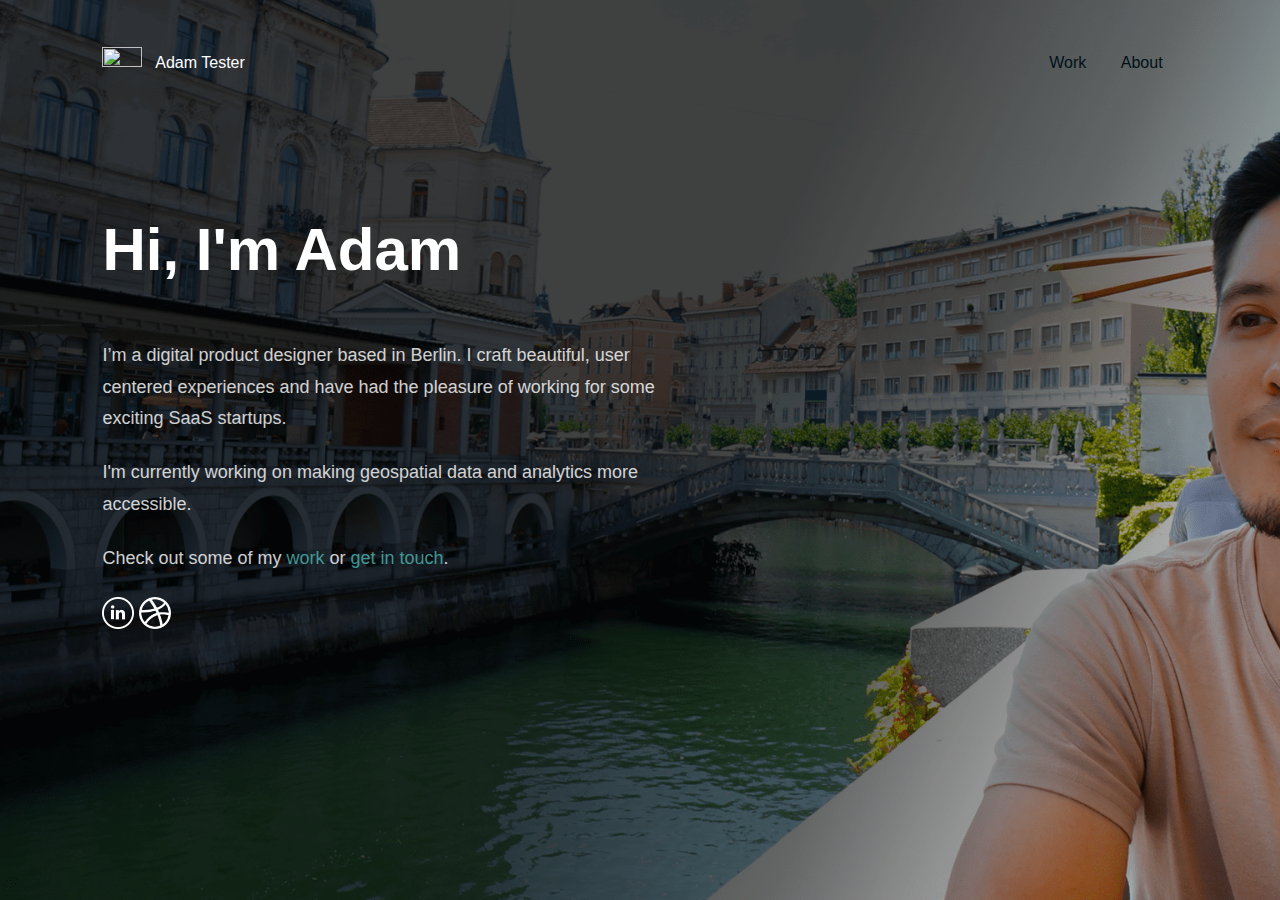
==== about.html @ 81f881ad "About Page updates" ====
<!DOCTYPE html>
<html>
<head>
<meta charset="UTF-8">
<meta name="viewport" content="width=device-width, initial-scale=1.0">
<title>Adam Tester | About</title>
<link rel="stylesheet" href="css/style.css">
<link rel="icon" type="image/image/x-icon" href="images/favicon.ico"/>
<!--[if lt IE 9]>
<script src="js/html5shiv.min.js"></script>
<link rel="stylesheet" href="css/ie.css">
<![endif]-->
</head>

<body class="about-bg">

        <div class="logo">
          <a href="index.html"><img src="images/logo.png" width="54" height="54"></a>
          <h1>Adam Tester</h1>
        </div>

        <nav>
            <ul>
                <li><a href="index.html">Work</a></li>
                <li><a href="about.html">About</a></li>
            </ul>
        </nav>

        <div class="about">
            <h1>Hi, I'm Adam</h1>
                <p>I’m a digital product designer based in Berlin. I craft beautiful, user centered experiences and have had the pleasure of working for some exciting SaaS startups.</p>
                <p>I'm currently working on making geospatial data and analytics more accessible.</p>
                <p>Check out some of my <a href="index.html">work</a> or <a href="contact.html">get in touch</a>.</p>
                <a href="https://www.linkedin.com/in/adam-tester-50ab0ba7/" target="_blank"><img src="images/linkedin.png" width="32" height="32"></a>
                <a href="https://dribbble.com/adaaam" target="_blank"><img src="images/dribbble.png" width="32" height="32"></a>

        </div>

<script src="http://ajax.googleapis.com/ajax/libs/jquery/1.11.1/jquery.min.js"></script>
<script src="js/animate.js"></script>    
<script>
$(window).resize(function () {
  if (window.innerWidth < 768) {
    $(".rslides li, .hero-contact").css('backgroundPosition', 'center 0');
  }
});

$(window).scroll(function() {
  if (window.innerWidth > 768) {
    $bgobj = $('[data-type="background"]');
    var yPos = -($(window).scrollTop() / $bgobj.data('speed'));
    var coords = '50% '+ yPos + 'px';
    $bgobj.css({ backgroundPosition: coords });
  }
});
</script>
</body>
</html>
---- css/style.css ----
*, *:before, *:after {
	box-sizing: border-box;
	-moz-box-sizing: border-box;
	-webkit-box-sizing: border-box;
	}

html, body { 
	height: 100%;
	}

body {
	font: 100% 'Poppins', Helvetica, Arial, sans-serif;
	color: #222222;
	line-height: 1;
	margin: 0;
	padding: 0;
	background: #FFF;
	font-weight: 300;
	}
	
img {
	max-width: 100%;
	height: auto;
	}

/* Reset */

div, h1, h2, h3, h4, h5, h6, p, ul, ol, li {
	margin: 0;
	padding: 0;
	}

article, aside, footer, header, nav, section {
	display: block; 
	}

/* Type */

@font-face {
	font-family:"Metropolis"; 
	src: url(../type/Metropolis-Thin.otf);
	font-weight: 300;
	}

@font-face {
	font-family:"Metropolis"; 
	src: url(../type/Metropolis-Regular.otf);
	font-weight: 400;
	}

@font-face {
	font-family:"Metropolis"; 
	src: url(../type/Metropolis-Medium.otf);
	font-weight: 500;
	}

@font-face {
	font-family:"Metropolis"; 
	src: url(../type/Metropolis-Bold.otf);
	font-weight: 600;
	}

p {
	margin-bottom: 1.25em;
	font-size: 1.125em;
	line-height: 1.75;
	max-width: 650px;
	opacity: 0.8;
	}
	
h1, h2, h3, h4, h5, h6 {
	margin-bottom: 1rem;
	font-weight: 300;
	line-height: 1.3;
	}
	
h1, h2 {
	font-size: 2.5em;
	line-height: 1;
	}

h1 {
	margin-bottom: 1em;
	font-weight: 600;
	font-size: 60px;
	}

h3 {
	font-size: 1.3125em;
	}

.index {
	background: url(../images/portfolio-bg.svg) no-repeat 0 0;
	background-size: cover;
	background-color: #FFF;
	}

.about-bg {
	background: url(../images/DSC06315.png) no-repeat;
	background-size: cover;
	}

.index .logo h1 {
	color: #222;
	}

.intro-header {
	font-size: 6.25em;
	color: #4eb6b0;
	max-width: 370px;
	position: relative;
	z-index:  3;
	line-height: 0.8;
	top: 200px;
	padding: 0 30px;
	}

.intro-header a {
	font-size: 14px;
	text-transform: uppercase;
	position: relative;
	font-weight: bold;
	cursor: pointer;
	color: #FFF;
	}

.intro-header a:after {
	position: absolute;
	content: "";
	height: 2px;
	background-color: #FFF;
	width: 13%;
	margin-left: 10px;
	top: 45%;
	}

.intro-header a:hover {
	color: #4eb6b0;
	}

.project-intro {
	margin: 180px auto 24px;
	padding: 0 1.875em 40px;
	color: #FFF;
	float: left;
	width: 100%;
	text-align: center;
	}

.project-intro h1 {
	font-size: 20px;
	margin-bottom: 64px;
	position: relative;
	font-weight: 500;
	}

.project-intro h1 span {
	display: block;
	font-weight: 600;
	line-height: 1;
	margin-bottom: 15px;
	font-size: 2.5em;
	}

.project-intro p {
	font-size: 20px;
	opacity: 0.75;
	max-width: 550px;
	margin: 0 auto;
	}

.about h1:after, .project-intro h1:after {
	margin: initial;
	}

.project-info {
	padding: 60px 0;
	margin: 0 auto;
	max-width: 650px;
	}

.project-image {
	margin-top: 75px;
	}

.project-info h2 {
	text-transform: uppercase;
	font-weight: 600;
	color: #4eb6b0;
	font-size: 18px;
	line-height: 1.3;
	}

.project-info .intro {
	font-size: 24px;
	font-weight: 600;
	opacity: 1;
	}

.project-img {
    width: 100%;
    text-align: center;
	}

.project-img img {
	width: 650px;
	position: relative;
    bottom: -3px;
	}

@media screen and (min-width: 641px) {
.intro-header {
	line-height: 0.6;
	max-width: 480px;
	font-size: 8.5em;
	}

.project-image {
	margin-top: 100px;
	}
}

@media screen and (min-width: 1025px) {
.intro-header {
	top: 30%;
	left: 12%;
	font-size: 14.125em;
	max-width: initial;
	position: fixed;
	display: block;
	color: #4eb6b0;
	}

.intro-header a {
	color: #222;
	top: -40px;
	}

.intro-header a:after {
	background-color: #222;
	}

.project-intro {
	width: 50%;
	text-align: left;
	padding-left: 8%;
	margin: 270px auto 0;
	}

.project-intro h1 span {
	font-size: 3.75rem;
	}

.project-intro p {
	margin: initial;
	}

.project-info {
	padding: 120px 0;
	position: relative;
	}

.project-info h2 {
	font-size: 20px;
	position: absolute;
    z-index: 1;
    top: 130px;
    left: -115px;
    -webkit-transform-origin: 0 0;
    -ms-transform-origin: 0 0;
    transform-origin: 0 0;
    -webkit-transform: rotate(-90deg) translateX(-100%);
    -ms-transform: rotate(-90deg) translateX(-100%);
    transform: rotate(-90deg) translateX(-100%);
	}

.project-img {
	float: left;
	overflow: hidden;
    width: 50%;
    bottom: -3px; 
    right: 0;
    position: absolute;
    max-width: 740px;
    padding-left: 1.875em;
	padding-right: 8%;
	}

.project-img img {
	width: 100%;
	}
}

@media screen and (min-width: 1920px) {
.intro-header {
	font-size: 18.125em;
	}
}
	
/* Lists */

ul {
	margin-bottom: 1.25em;
	list-style-position: inside;
	line-height: 1.3;
	}


@media screen and (min-width: 1025px) {
	ol { 
	    counter-reset: item;
	    list-style-type: none;
	}

	ol li {
	    list-style-type: decimal-leading-zero;
	    list-style-position: outside;
	    display: block;
	}
}

/* Links */

a {
	color: #4EB6B0;
	text-decoration: none;
	}

a:hover, a:focus {
	transition: all 0.2s ease-in-out 0s;
	-moz-transition: all 0.2s ease-in-out 0s; 
	-webkit-transition: all 0.2s ease-in-out 0s;
	}

a img {
	border: none; 
	}

a[href*="#"] img {
	-webkit-transition: all 0.4s ease;
	transition: all 0.4s ease;
	position: absolute;
	bottom: 20px;
	left: 0;
	right: 0;
	margin: 0 auto;
	}
	
a[href*="#"] img:hover {
	opacity: 0.5;
	-webkit-transform: rotate(360deg);
	transform: rotate(360deg);
	}

.button {
	margin-bottom: 1.25em;
	background: #4eb6b0;
	color: #FFF;
	display: inline-block;
	padding: 1.25em;
	border-radius: 4px;
	}
	
.button:hover {
	opacity: 0.7;
	}
	
/* Layout */

.row {
	margin: 0 auto;
	max-width: 88em;
	width: 100%;
	overflow: hidden;
	}
	
.col {
	float: left;
	width: 100%;
	padding-left: 1.875em;
	padding-right: 1.875em;
	position: relative;
	}

.full {
	padding-left: 1.875em;
	padding-right: 1.875em;
	}

.header-container {
	position: absolute;
	width: 100%;
	max-width: 70em;
	}
	
.header-pager {
	width: 100%;
	position: absolute;
	}

.header-img {
	width: 100%;
	height: 100%;
	}
	
.logo img {
	vertical-align: middle;
	width: 40px;
	}

.logo h1 {
	display: none;
	font-size: 12px;
	font-weight: 400;
	margin-left: 4px;
	color: #FFF;
	}

.logo:hover {
	opacity: 0.8;
	}

.logo {
	margin: 0 0 0.625em;
	position: absolute;
	z-index: 3;
	top: 30px;
	left: 30px;
	font-size: 2em;
	color: #011118;
	display: inline-block;
	}

.project-container {
	max-width: 900px;
	margin: 0 auto;
	}

.about {
	max-width: 600px;
	margin: 160px 8% 100px;
	font-weight: 400;
	position: absolute;
	color: #FFF;
	}

.contact {
	margin: 160px 8% 0;
	font-weight: 400;
	position: absolute;
	}

footer {
 	width: 100%;
 	height: 200px;
  	position: relative;
  	clear: both; 
  	overflow: hidden;
  	text-align: center;
  	padding: 40px 0;
  	}
	
footer p {
	font-size: 1em;
	margin-top: 48px;
	}

footer .logo {
	margin-top: 40px;
	position: static;
	width: 32px;
	margin-bottom: 0;
	}

.social {
	margin-top: 40px;
	display: block;
	}

@media screen and (min-width: 641px) {
.about {
	margin: 220px 8% 200px;
	}

.contact {
	margin: 180px 8% 0;
	width: 50%;
	max-width: 600px;
	}

footer {
 	height: auto;
  	margin: 80px 0;
  	padding: 0;
  	}

footer p {
	float: left;
	font-size: 1em;
	margin: 10px 0;
	padding-left: 8%;
	}

footer .logo {
	margin-top: 0;
	}

.social {
	float: right;
	margin-top: 10px;
	padding-right: 8%;
	}
}

@media screen and (min-width: 1025px) {
.logo{
	top: 40px;
	}
	
.header-pager {
	width: 40%;
	float: left;
	position: relative;
	height: 100%;
	}

.header-img {
	width: 70%;
	position: absolute;
	bottom: 0;
	right: 0;
	height: 82%;
	}

.logo {
	left: 8%;
	}

footer .row {
	text-align: left;
	}

.project-header .row {
	position: relative;
	height: 650px;
	}
}	

@media screen and (min-width: 1120px) {
.project-overlay {
	padding: 0;
	}

.project-header .row {
	height: 750px;
	}
}
		
/* Navigation */

nav {
	position: absolute;
	top: 30px;
	right: 15px;
	z-index: 3;
	font-size: 12px;
	}
	
nav ul {
	line-height: 3.5;
	}

nav li {
	display: inline-block;
	}

nav a {
	font-size: 1em;
	padding: 15px;
	color: #011118;
	font-weight: 400;
	}
	
@media screen and (min-width: 35em) {
nav {
	left: auto;
	top: 27px;
	right: 15px;
	font-size: initial;
	}	

.logo h1 {
	font-size: 16px;
	display: inline-block;
	}
}

@media screen and (min-width: 1024px) {
nav {
	right: 8%;
	top: 35px;
	}
}


 /* Portfolio Pages */

.project-bg {
	background: #F2F2F2;
	margin: 60px 0;
 	}

.project-bg:last-of-type {
	margin-bottom: 0;
 	}

.mobile-mockup {
	margin-top: 50px;
	}

.mobile-bg {
	height: 300px;
	margin-top: 200px;
	position: relative;
	}

.think-header {
	background: url(../images/onboarding-bg.svg) bottom no-repeat;
	background-size: cover;
	background-color: #34002F;
	}

.up-header {
	background: url(../images/up-bg.svg) bottom no-repeat;
	background-size: cover;
	background-color: #020047;
	}


.ftsy-header {
	background: url(../images/ftsy-bg.svg) bottom no-repeat;
	background-size: cover;
	background-color: #C6AA74;
	}

.think-app-overlay {
	position: relative;
	top: -100px;
	max-width: 900px;
	margin: 0 auto -120px;
	padding: 0 15px;
	}

@media screen and (min-width: 641px) {
.mobile-bg {
	height: 500px;
	}
}

@media screen and (min-width: 1025px) {
.project-bg {
	margin: 120px 0;
 	}

.mobile-bg {
	height: 679px;
	margin-top: 400px;
	}
}

@media screen and (min-width: 1120px) {
.theme-overlay {
	min-height: 4178px;
	}
}

/* Misc */

video {
	width: 100% !important;
	height: auto !important;
	border: 1px solid #dadada;
	margin-bottom: 100px;
	}

/* HP Slider */

.rslides {
	list-style: none;
	padding: 0;
	margin: 0 auto 40px;
	width: 100%;
	height: 100%;
  	}

.rslides li {
	-webkit-backface-visibility: hidden;
	position: absolute;
	display: none;
	width: 100%;
	left: 0;
	top: 0;
	background-size: cover;
	height: 100%;
 	}

  .rslides_nav {
	z-index: 1000;
	bottom: 32px;
	}

 .rslides_nav:hover {
 	opacity: 0.5;
 	}

 .rslides_nav.prev {
 	position: absolute;
 	left: 30px;
 	background: url(../images/left-arrow.png) no-repeat;
 	background-size: 30px;
 	width: 30px;
 	height: 30px;
 	color: transparent;
	}

 .rslides_nav.next {
 	position: absolute;
 	left: 80px;
 	background: url(../images/right-arrow.png) no-repeat;
 	background-size: 30px;
 	width: 30px;
 	height: 30px;
 	color: transparent;
	}

.rslides li:first-child {
	position: relative;
	display: block;
	float: left;
	}

.rslides img {
	display: block;
	height: auto;
	float: left;
	width: 100%;
	border: 0;
 	}

#heroslider {
	box-shadow: none;
	-moz-box-shadow: none;
	-webkit-box-shadow: none;
	margin: 0 auto;
	position: relative;
	}

.rslides_tabs {
	padding: 0;
	position: absolute;
	bottom: 40px;
	left: 30px;
	z-index: 100;
	text-align: left;
	font-weight: 500;
	margin-bottom: 30px;
	padding-bottom: 10px;
	}

.rslides_tabs li {
	position: relative;
	list-style-type: none;
	}

.rslides_tabs a {
	width: auto;
	line-height: 22px;
	height: auto;
	background: transparent;
	color: #011118;
	display: none;
	font-size: 40px;
	font-weight: 200;
	opacity: 0.3;
	}

.rslides_tabs li span {
	display: block;
	font-weight: 300;
	font-size: 14px;
	}

.rslides_here a {
	color: #011118;
	display: block;
	opacity: 1;
	font-weight: 600;
	border-bottom: 9px solid #A7DBD8;
	transition: none;
	}

#heroslider-pager {
	list-style: none;
	}

#heroslider-pager img {
	float: left;
	}

#heroslider-pager h2 {
	font-size: 12px;
	margin-bottom: 40px;
	text-transform: uppercase;
	color: #011118;
	font-weight: 400;
	display: none;
	}

@media screen and (min-width: 1025px) {
.rslides_nav {
	display: none;
	}

.rslides_tabs {
	top: initial;
	bottom: 11%;
	left: 8%;
	margin: 0;
	}

.rslides_tabs li {
	margin-bottom: 36px;
	}

.rslides_tabs a {
	display: inline-block;
	}

#heroslider-pager, #heroslider-pager h2 {
	display: block;
	}
 }

 @media screen and (min-width: 1280px) {
.rslides_nav.prev {
	right: 15%;
	left: initial;
	bottom: 86%;
	display: none;
	background: url(../images/left-arrow.png) no-repeat;
	background-size: 30px;
	}

.rslides_nav.next {
 	right: 11%;
 	left: initial;
 	top: 86%;
 	display: none;
 	background: url(../images/left-arrow.png) no-repeat;
 	background-size: 30px;
	}
 }

/* Contact Form */

.wpcf7 input.wpcf7-text, .wpcf7 textarea.wpcf7-textarea {
	width: 90%;
	border: 2px solid #E9E9E9;
	}

.wpcf7 input[type="submit"] {
	background: #E9E9E9;
	display: inline-block;
	padding: 0.625em 1.25em;
	border: 0;
	font: inherit;
	}

.wpcf7 input[type="submit"]:hover {
	background: #D1D1D1;
	color: #222;
	transition: all 0.2s ease-in-out 0s;
	-moz-transition: all 0.2s ease-in-out 0s; 
	-webkit-transition: all 0.2s ease-in-out 0s;
	cursor: pointer;
	}

.wpcf7 textarea.wpcf7-textarea {
	resize: none;
	}
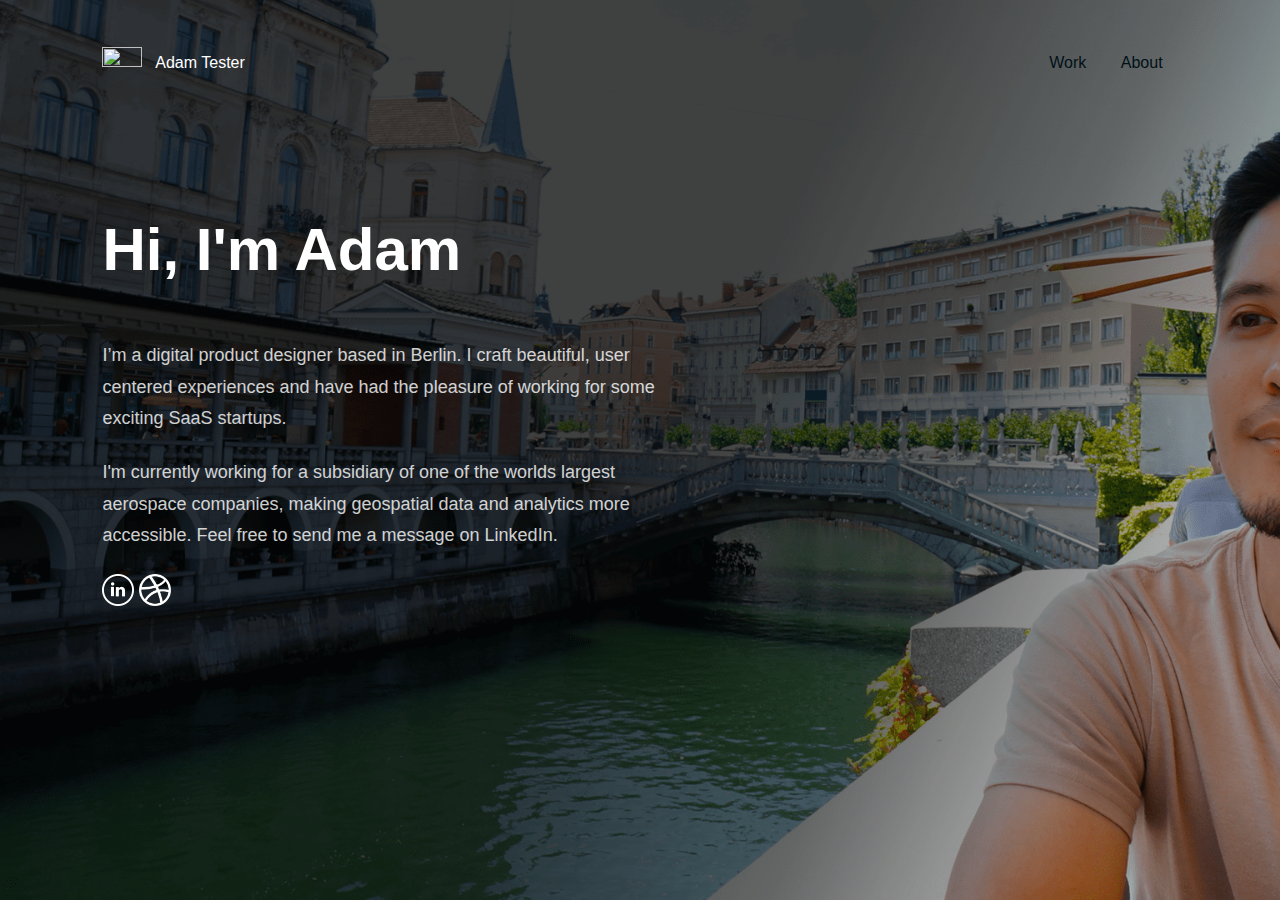
==== commit 7af98f06: "Update about.html" ====
--- a/about.html
+++ b/about.html
@@ -29,30 +29,12 @@
         <div class="about">
             <h1>Hi, I'm Adam</h1>
                 <p>I’m a digital product designer based in Berlin. I craft beautiful, user centered experiences and have had the pleasure of working for some exciting SaaS startups.</p>
-                <p>I'm currently working on making geospatial data and analytics more accessible.</p>
-                <p>Check out some of my <a href="index.html">work</a> or <a href="contact.html">get in touch</a>.</p>
+                <p>I'm currently working for a subsidiary of one of the worlds largest aerospace companies, making geospatial data and analytics more accessible. Feel free to send me a message on LinkedIn.</p>
                 <a href="https://www.linkedin.com/in/adam-tester-50ab0ba7/" target="_blank"><img src="images/linkedin.png" width="32" height="32"></a>
                 <a href="https://dribbble.com/adaaam" target="_blank"><img src="images/dribbble.png" width="32" height="32"></a>
 
         </div>
 
 <script src="http://ajax.googleapis.com/ajax/libs/jquery/1.11.1/jquery.min.js"></script>
-<script src="js/animate.js"></script>    
-<script>
-$(window).resize(function () {
-  if (window.innerWidth < 768) {
-    $(".rslides li, .hero-contact").css('backgroundPosition', 'center 0');
-  }
-});
-
-$(window).scroll(function() {
-  if (window.innerWidth > 768) {
-    $bgobj = $('[data-type="background"]');
-    var yPos = -($(window).scrollTop() / $bgobj.data('speed'));
-    var coords = '50% '+ yPos + 'px';
-    $bgobj.css({ backgroundPosition: coords });
-  }
-});
-</script>
 </body>
 </html>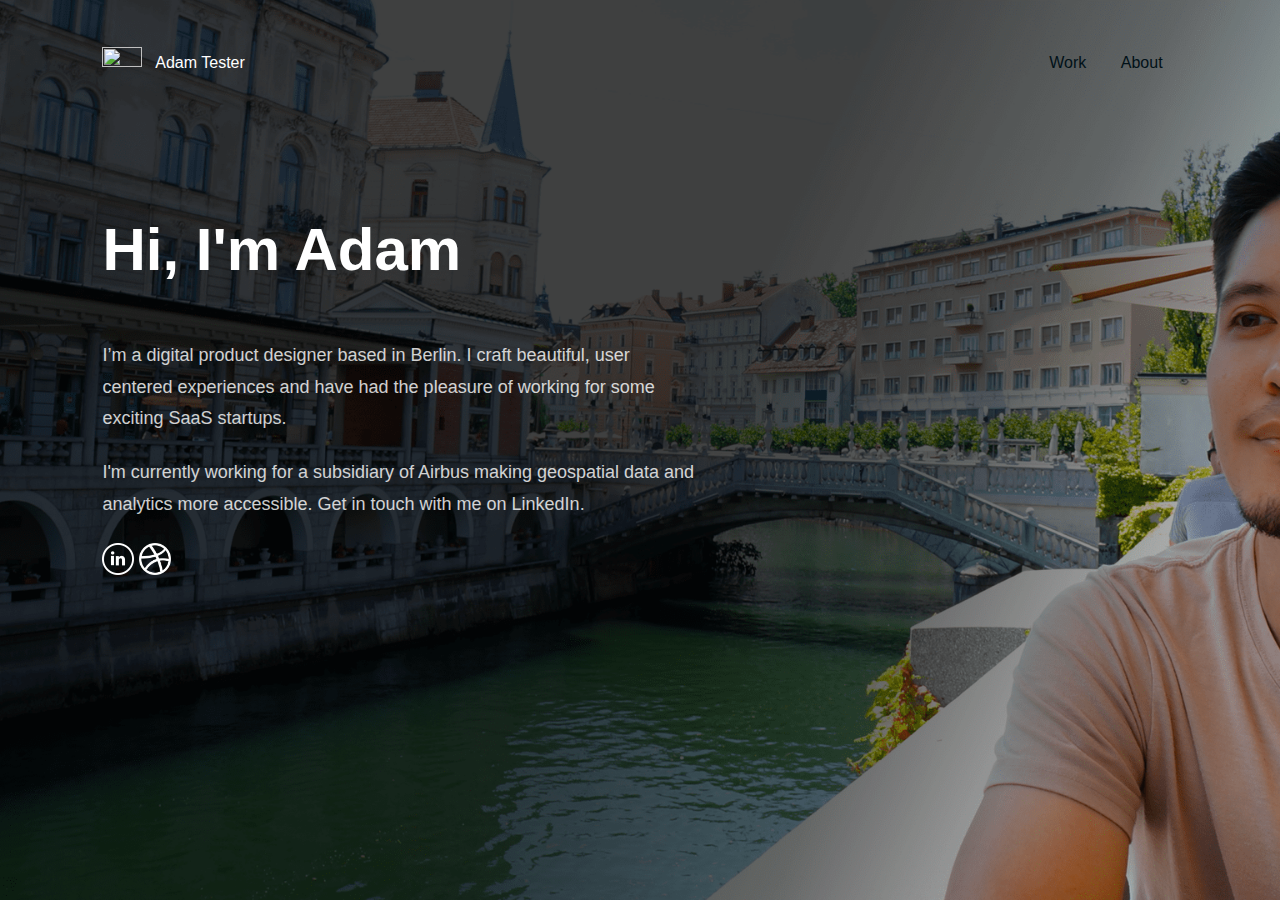
==== commit 8ad1e980: "Update about.html" ====
--- a/about.html
+++ b/about.html
@@ -29,7 +29,7 @@
         <div class="about">
             <h1>Hi, I'm Adam</h1>
                 <p>I’m a digital product designer based in Berlin. I craft beautiful, user centered experiences and have had the pleasure of working for some exciting SaaS startups.</p>
-                <p>I'm currently working for a subsidiary of one of the worlds largest aerospace companies, making geospatial data and analytics more accessible. Feel free to send me a message on LinkedIn.</p>
+                <p>I'm currently working for a subsidiary of Airbus making geospatial data and analytics more accessible. Get in touch with me on LinkedIn.</p>
                 <a href="https://www.linkedin.com/in/adam-tester-50ab0ba7/" target="_blank"><img src="images/linkedin.png" width="32" height="32"></a>
                 <a href="https://dribbble.com/adaaam" target="_blank"><img src="images/dribbble.png" width="32" height="32"></a>
 
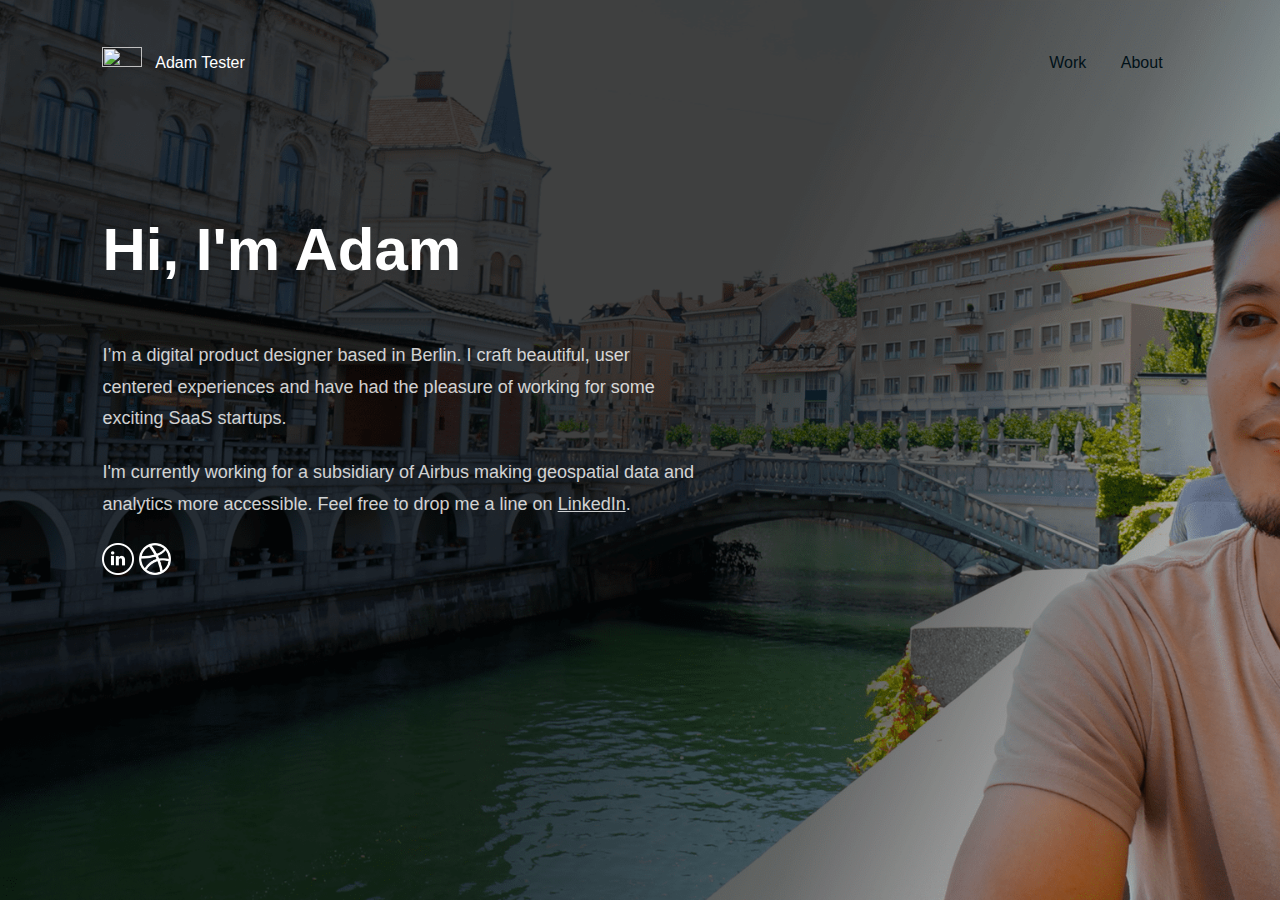
==== commit 5572bf8e: "Update about.html" ====
--- a/about.html
+++ b/about.html
@@ -6,6 +6,14 @@
 <title>Adam Tester | About</title>
 <link rel="stylesheet" href="css/style.css">
 <link rel="icon" type="image/image/x-icon" href="images/favicon.ico"/>
+<script async src="https://www.googletagmanager.com/gtag/js?id=UA-55366802-1"></script>
+<script>
+  window.dataLayer = window.dataLayer || [];
+  function gtag(){dataLayer.push(arguments);}
+  gtag('js', new Date());
+
+  gtag('config', 'UA-55366802-1');
+</script>
 <!--[if lt IE 9]>
 <script src="js/html5shiv.min.js"></script>
 <link rel="stylesheet" href="css/ie.css">
@@ -29,7 +37,7 @@
         <div class="about">
             <h1>Hi, I'm Adam</h1>
                 <p>I’m a digital product designer based in Berlin. I craft beautiful, user centered experiences and have had the pleasure of working for some exciting SaaS startups.</p>
-                <p>I'm currently working for a subsidiary of Airbus making geospatial data and analytics more accessible. Get in touch with me on LinkedIn.</p>
+                <p>I'm currently working for a subsidiary of Airbus making geospatial data and analytics more accessible. Feel free to drop me a line on <a style="color: #FFF; text-decoration: underline;" href="https://www.linkedin.com/in/adam-tester-50ab0ba7/" target="_blank">LinkedIn</a>.</p>
                 <a href="https://www.linkedin.com/in/adam-tester-50ab0ba7/" target="_blank"><img src="images/linkedin.png" width="32" height="32"></a>
                 <a href="https://dribbble.com/adaaam" target="_blank"><img src="images/dribbble.png" width="32" height="32"></a>
 
